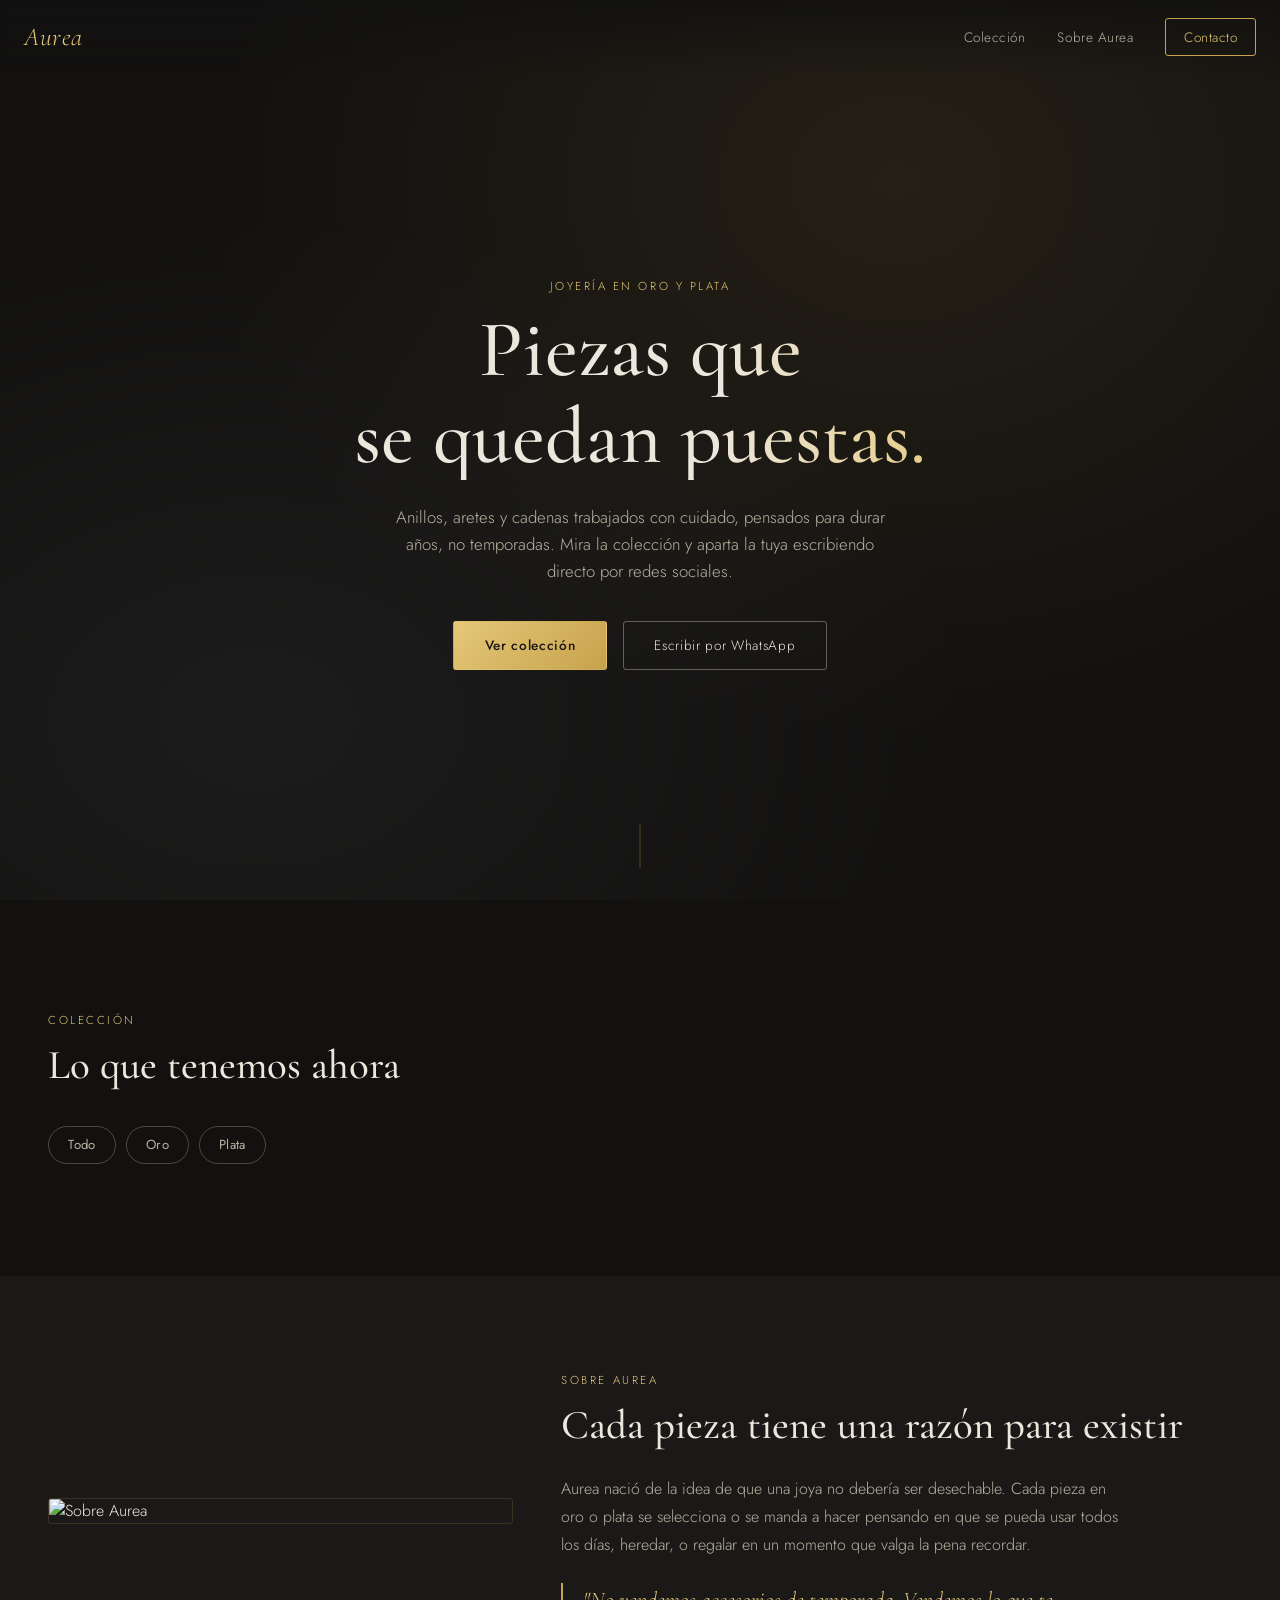
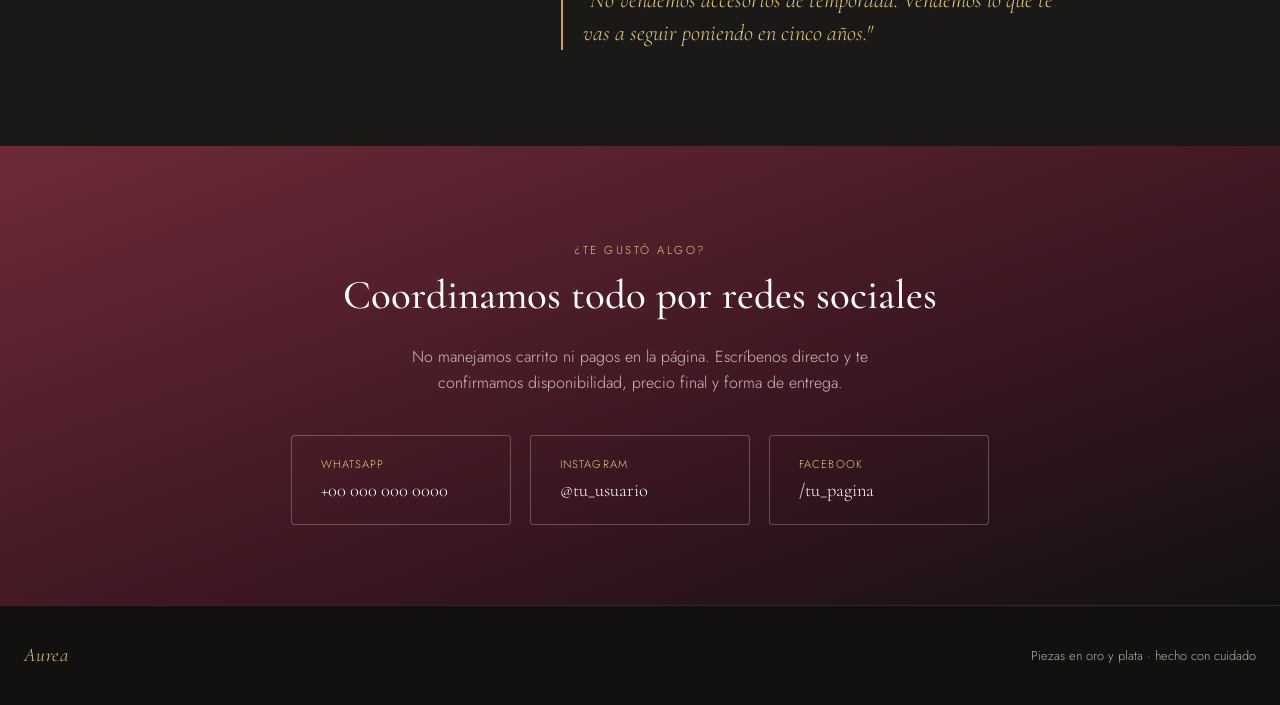
==== joyeria/index.html @ a1d65bf2 "Add files via upload" ====
<!DOCTYPE html>
<html lang="es">
<head>
<meta charset="UTF-8">
<meta name="viewport" content="width=device-width, initial-scale=1.0">
<title>Aurea — Joyería en oro y plata</title>
<meta name="description" content="Piezas en oro y plata trabajadas con cuidado. Mira la colección y escríbenos por redes sociales.">

<!-- Fonts -->
<link rel="preconnect" href="https://fonts.googleapis.com">
<link rel="preconnect" href="https://fonts.gstatic.com" crossorigin>
<link href="https://fonts.googleapis.com/css2?family=Cormorant+Garamond:ital,wght@0,400;0,500;0,600;1,500&family=Jost:wght@300;400;500;600&display=swap" rel="stylesheet">

<!-- Bootstrap -->
<link href="https://cdn.jsdelivr.net/npm/bootstrap@5.3.8/dist/css/bootstrap.min.css" rel="stylesheet">
<!-- Estilos propios -->
<link href="assets/css/style.css" rel="stylesheet">
</head>
<body>

<!-- ============ NAV ============ -->
<nav class="site-nav" x-data="{ open: false }">
  <div class="nav-inner">
    <a href="#top" class="wordmark">Aurea</a>

    <button class="nav-toggle" @click="open = !open" :aria-expanded="open" aria-label="Abrir menú">
      <span></span><span></span><span></span>
    </button>

    <div class="nav-links" :class="{ 'is-open': open }">
      <a href="#coleccion" @click="open = false">Colección</a>
      <a href="#sobre" @click="open = false">Sobre Aurea</a>
      <a href="#contacto" @click="open = false" class="nav-cta">Contacto</a>
    </div>
  </div>
</nav>

<!-- ============ HERO ============ -->
<header id="top" class="hero">
  <div class="hero-inner">
    <p class="eyebrow" data-anim="eyebrow">Joyería en oro y plata</p>
    <h1 class="hero-title" data-anim="title">
      <span class="line">Piezas que</span>
      <span class="line">se quedan puestas.</span>
    </h1>
    <p class="hero-sub" data-anim="sub">
      Anillos, aretes y cadenas trabajados con cuidado, pensados para durar años, no temporadas.
      Mira la colección y aparta la tuya escribiendo directo por redes sociales.
    </p>
    <div class="hero-actions" data-anim="actions">
      <a href="#coleccion" class="btn-plate btn-plate--gold">Ver colección</a>
      <a href="https://wa.me/00000000000?text=Hola%2C%20vi%20tu%20cat%C3%A1logo%20y%20me%20interesa%20una%20pieza"
         target="_blank" rel="noopener" class="btn-plate btn-plate--outline">Escribir por WhatsApp</a>
    </div>
  </div>
  <div class="hero-scroll" aria-hidden="true"><span></span></div>
</header>

<!-- ============ COLECCIÓN ============ -->
<section id="coleccion" class="catalog" x-data="catalog()">
  <div class="container-fluid px-4 px-md-5">

    <div class="section-head">
      <p class="eyebrow">Colección</p>
      <h2 class="section-title">Lo que tenemos ahora</h2>
    </div>

    <div class="filter-row" role="tablist" aria-label="Filtrar por material">
      <button class="filter-chip" :class="{ active: filter === 'todo' }" @click="filter = 'todo'">Todo</button>
      <button class="filter-chip" :class="{ active: filter === 'oro' }" @click="filter = 'oro'">Oro</button>
      <button class="filter-chip" :class="{ active: filter === 'plata' }" @click="filter = 'plata'">Plata</button>
    </div>

    <div class="row g-4 product-grid">
      <template x-for="product in filtered()" :key="product.id">
        <div class="col-12 col-sm-6 col-lg-4 col-xl-3 reveal-item">
          <article class="product-card" @click="openProduct(product)" @mousemove="shine($event)" tabindex="0"
                    @keydown.enter="openProduct(product)">
            <span class="card-shine" aria-hidden="true"></span>
            <div class="product-photo">
              <img :src="product.img" :alt="product.name" loading="lazy">
              <span class="material-tag" x-text="product.material"></span>
            </div>
            <div class="product-info">
              <h3 x-text="product.name"></h3>
              <p class="product-price" x-text="product.price"></p>
            </div>
          </article>
        </div>
      </template>
    </div>

    <!-- Modal detalle de producto -->
    <div class="product-modal" x-show="selected" x-cloak @click.self="selected = null"
         x-transition.opacity>
      <div class="product-modal-panel" x-show="selected" x-transition>
        <button class="modal-close" @click="selected = null" aria-label="Cerrar">&times;</button>
        <template x-if="selected">
          <div class="row g-0">
            <div class="col-12 col-md-6">
              <img :src="selected.img" :alt="selected.name" class="modal-img">
            </div>
            <div class="col-12 col-md-6 modal-body">
              <span class="material-tag" x-text="selected.material"></span>
              <h3 x-text="selected.name"></h3>
              <p class="modal-desc" x-text="selected.desc"></p>
              <p class="product-price" x-text="selected.price"></p>
              <a class="btn-plate btn-plate--gold w-100"
                 :href="'https://wa.me/00000000000?text=Hola%2C%20me%20interesa%20' + encodeURIComponent(selected.name)"
                 target="_blank" rel="noopener">Preguntar por esta pieza</a>
            </div>
          </div>
        </template>
      </div>
    </div>

  </div>
</section>

<!-- ============ SOBRE AUREA ============ -->
<section id="sobre" class="about">
  <div class="container-fluid px-4 px-md-5">
    <div class="row g-5 align-items-center">
      <div class="col-12 col-lg-5 reveal-item">
        <div class="about-frame">
          <img src="https://placehold.co/700x820/1b1917/c7a24c?text=Foto+de+la+marca" alt="Sobre Aurea" loading="lazy">
        </div>
      </div>
      <div class="col-12 col-lg-7 reveal-item">
        <p class="eyebrow">Sobre Aurea</p>
        <h2 class="section-title">Cada pieza tiene una razón para existir</h2>
        <p class="about-text">
          Aurea nació de la idea de que una joya no debería ser desechable. Cada pieza en oro o plata
          se selecciona o se manda a hacer pensando en que se pueda usar todos los días, heredar,
          o regalar en un momento que valga la pena recordar.
        </p>
        <blockquote class="pull-quote">
          "No vendemos accesorios de temporada. Vendemos lo que te vas a seguir poniendo en cinco años."
        </blockquote>
      </div>
    </div>
  </div>
</section>

<!-- ============ CONTACTO ============ -->
<section id="contacto" class="contact">
  <div class="container-fluid px-4 px-md-5">
    <p class="eyebrow eyebrow--light">¿Te gustó algo?</p>
    <h2 class="section-title section-title--light">Coordinamos todo por redes sociales</h2>
    <p class="contact-sub">
      No manejamos carrito ni pagos en la página. Escríbenos directo y te confirmamos disponibilidad,
      precio final y forma de entrega.
    </p>

    <div class="contact-plates">
      <a href="https://wa.me/00000000000" target="_blank" rel="noopener" class="contact-plate">
        <span class="contact-plate__label">WhatsApp</span>
        <span class="contact-plate__value">+00 000 000 0000</span>
      </a>
      <a href="https://instagram.com/tu_usuario" target="_blank" rel="noopener" class="contact-plate">
        <span class="contact-plate__label">Instagram</span>
        <span class="contact-plate__value">@tu_usuario</span>
      </a>
      <a href="https://facebook.com/tu_pagina" target="_blank" rel="noopener" class="contact-plate">
        <span class="contact-plate__label">Facebook</span>
        <span class="contact-plate__value">/tu_pagina</span>
      </a>
    </div>
  </div>
</section>

<footer class="site-footer">
  <span class="wordmark wordmark--small">Aurea</span>
  <span class="footer-note">Piezas en oro y plata · hecho con cuidado</span>
</footer>

<!-- ============ SCRIPTS ============ -->
<script src="https://cdn.jsdelivr.net/npm/bootstrap@5.3.8/dist/js/bootstrap.bundle.min.js"></script>
<script src="https://cdnjs.cloudflare.com/ajax/libs/animejs/3.2.1/anime.min.js"></script>
<script src="assets/js/app.js"></script>
<script defer src="https://cdn.jsdelivr.net/npm/alpinejs@3.x.x/dist/cdn.min.js"></script>
</body>
</html>
---- joyeria/assets/css/style.css ----
/* ==========================================================
   Design tokens
   ========================================================== */
:root{
  --bg:            #121110;
  --bg-soft:       #1b1917;
  --bg-card:       #1f1c19;
  --ink:           #ECE7DC;
  --ink-dim:       #b9b2a2;
  --gold:          #c7a24c;
  --gold-soft:     #e4c878;
  --silver:        #c6cbd1;
  --wine:          #6e2a38;
  --wine-soft:     #8a3a4a;

  --font-display:  'Cormorant Garamond', Georgia, serif;
  --font-body:     'Jost', 'Segoe UI', sans-serif;

  --radius-card:   3px;
  --edge:          1px solid rgba(199,162,76,0.18);
}

[x-cloak]{ display:none !important; }

*{ box-sizing:border-box; }

html{ scroll-behavior:smooth; }

body{
  background:var(--bg);
  color:var(--ink);
  font-family:var(--font-body);
  font-weight:300;
  margin:0;
  overflow-x:hidden;
}

a{ color:inherit; text-decoration:none; }

img{ max-width:100%; display:block; }

.eyebrow{
  font-family:var(--font-body);
  text-transform:uppercase;
  letter-spacing:0.22em;
  font-size:0.72rem;
  color:var(--gold-soft);
  margin-bottom:0.75rem;
}
.eyebrow--light{ color:var(--gold-soft); }

.section-title{
  font-family:var(--font-display);
  font-weight:500;
  font-size:clamp(1.9rem, 3.2vw, 2.8rem);
  color:var(--ink);
  margin-bottom:1.5rem;
}
.section-title--light{ color:#fff; }

.section-head{ margin-bottom:2.25rem; }

/* focus visibility for keyboard users */
a:focus-visible,
button:focus-visible,
.product-card:focus-visible{
  outline:2px solid var(--gold-soft);
  outline-offset:3px;
}

@media (prefers-reduced-motion: reduce){
  *{ animation:none !important; transition:none !important; }
}

/* ==========================================================
   Nav
   ========================================================== */
.site-nav{
  position:fixed;
  top:0; left:0; right:0;
  z-index:100;
  background:linear-gradient(to bottom, rgba(18,17,16,0.85), rgba(18,17,16,0));
  backdrop-filter:blur(2px);
}
.nav-inner{
  max-width:1400px;
  margin:0 auto;
  padding:1.1rem 1.5rem;
  display:flex;
  align-items:center;
  justify-content:space-between;
}
.wordmark{
  font-family:var(--font-display);
  font-style:italic;
  font-size:1.6rem;
  letter-spacing:0.02em;
  color:var(--gold-soft);
}
.wordmark--small{ font-size:1.2rem; }

.nav-links{
  display:flex;
  align-items:center;
  gap:2rem;
  font-size:0.85rem;
  letter-spacing:0.04em;
}
.nav-links a{ color:var(--ink-dim); transition:color .2s; }
.nav-links a:hover{ color:var(--gold-soft); }
.nav-cta{
  border:1px solid var(--gold);
  padding:0.5rem 1.1rem;
  border-radius:var(--radius-card);
  color:var(--gold-soft) !important;
}

.nav-toggle{
  display:none;
  flex-direction:column;
  gap:5px;
  background:none;
  border:none;
  padding:6px;
  cursor:pointer;
}
.nav-toggle span{
  width:22px; height:1px; background:var(--ink);
}

@media (max-width: 767px){
  .nav-toggle{ display:flex; }
  .nav-links{
    position:absolute;
    top:100%; left:0; right:0;
    flex-direction:column;
    align-items:flex-start;
    gap:1.1rem;
    background:var(--bg-soft);
    padding:1.5rem;
    border-top:var(--edge);
    display:none;
  }
  .nav-links.is-open{ display:flex; }
}

/* ==========================================================
   Hero
   ========================================================== */
.hero{
  min-height:100vh;
  display:flex;
  align-items:center;
  justify-content:center;
  position:relative;
  padding:7rem 1.5rem 4rem;
  background:
    radial-gradient(ellipse at 70% 20%, rgba(199,162,76,0.10), transparent 55%),
    radial-gradient(ellipse at 20% 80%, rgba(198,203,209,0.06), transparent 50%),
    var(--bg);
  text-align:center;
}
.hero-inner{ max-width:820px; }

.hero-title{
  font-family:var(--font-display);
  font-weight:500;
  font-size:clamp(2.6rem, 7vw, 5rem);
  line-height:1.08;
  margin:0 0 1.5rem;
  background:linear-gradient(100deg, var(--ink) 30%, var(--gold-soft) 50%, var(--ink) 70%);
  background-size:220% 100%;
  -webkit-background-clip:text;
  background-clip:text;
  color:transparent;
}
.hero-title .line{ display:block; }

.hero-sub{
  color:var(--ink-dim);
  font-size:1.05rem;
  max-width:520px;
  margin:0 auto 2.25rem;
  line-height:1.6;
}

.hero-actions{
  display:flex;
  gap:1rem;
  justify-content:center;
  flex-wrap:wrap;
}

.hero-scroll{
  position:absolute;
  bottom:2rem; left:50%;
  transform:translateX(-50%);
  width:1px; height:44px;
  background:rgba(199,162,76,0.35);
  overflow:hidden;
}
.hero-scroll span{
  position:absolute;
  top:-44px; left:0;
  width:1px; height:44px;
  background:var(--gold-soft);
  animation:scrollDrip 2.2s ease-in-out infinite;
}
@keyframes scrollDrip{
  0%{ top:-44px; }
  60%{ top:44px; }
  100%{ top:44px; }
}

/* ==========================================================
   Buttons ("plates")
   ========================================================== */
.btn-plate{
  display:inline-flex;
  align-items:center;
  justify-content:center;
  padding:0.85rem 1.9rem;
  font-size:0.85rem;
  letter-spacing:0.05em;
  border-radius:var(--radius-card);
  border:1px solid transparent;
  transition:transform .25s ease, box-shadow .25s ease, background .25s ease;
}
.btn-plate--gold{
  background:linear-gradient(135deg, var(--gold-soft), var(--gold));
  color:#1b1611;
  font-weight:500;
}
.btn-plate--gold:hover{
  transform:translateY(-2px);
  box-shadow:0 10px 24px -8px rgba(199,162,76,0.55);
}
.btn-plate--outline{
  border-color:rgba(236,231,220,0.35);
  color:var(--ink);
}
.btn-plate--outline:hover{
  border-color:var(--gold-soft);
  color:var(--gold-soft);
}

/* ==========================================================
   Catalog
   ========================================================== */
.catalog{ padding:7rem 0 6rem; }

.filter-row{
  display:flex;
  gap:0.6rem;
  margin-bottom:2.5rem;
  flex-wrap:wrap;
}
.filter-chip{
  background:transparent;
  border:1px solid rgba(236,231,220,0.25);
  color:var(--ink-dim);
  padding:0.5rem 1.2rem;
  border-radius:999px;
  font-size:0.82rem;
  letter-spacing:0.03em;
  cursor:pointer;
  transition:all .2s ease;
}
.filter-chip:hover{ border-color:var(--gold-soft); color:var(--ink); }
.filter-chip.active{
  background:var(--gold-soft);
  border-color:var(--gold-soft);
  color:#1b1611;
}

.product-card{
  position:relative;
  background:var(--bg-card);
  border:var(--edge);
  border-radius:var(--radius-card);
  overflow:hidden;
  cursor:pointer;
  height:100%;
  transition:transform .3s ease, border-color .3s ease;
}
.product-card:hover{
  transform:translateY(-4px);
  border-color:rgba(199,162,76,0.45);
}

.card-shine{
  position:absolute;
  inset:0;
  pointer-events:none;
  background:radial-gradient(circle 180px at var(--mx,50%) var(--my,50%), rgba(255,255,255,0.10), transparent 60%);
  opacity:0;
  transition:opacity .25s ease;
  z-index:2;
}
.product-card:hover .card-shine{ opacity:1; }

.product-photo{
  position:relative;
  aspect-ratio:4/5;
  overflow:hidden;
  background:var(--bg-soft);
}
.product-photo img{
  width:100%; height:100%;
  object-fit:cover;
}
.material-tag{
  position:absolute;
  top:0.8rem; left:0.8rem;
  background:rgba(18,17,16,0.75);
  color:var(--gold-soft);
  font-size:0.68rem;
  letter-spacing:0.08em;
  text-transform:uppercase;
  padding:0.3rem 0.7rem;
  border-radius:999px;
}
.product-info{ padding:1.1rem 1.2rem 1.3rem; }
.product-info h3{
  font-family:var(--font-display);
  font-size:1.15rem;
  font-weight:500;
  margin:0 0 0.3rem;
}
.product-price{
  color:var(--ink-dim);
  font-size:0.9rem;
  margin:0;
}

/* ==========================================================
   Product modal
   ========================================================== */
.product-modal{
  position:fixed;
  inset:0;
  z-index:200;
  background:rgba(10,9,8,0.82);
  display:flex;
  align-items:center;
  justify-content:center;
  padding:1.5rem;
}
.product-modal-panel{
  position:relative;
  background:var(--bg-card);
  border:var(--edge);
  border-radius:var(--radius-card);
  max-width:820px;
  width:100%;
  max-height:88vh;
  overflow:auto;
}
.modal-img{ width:100%; height:100%; object-fit:cover; min-height:280px; }
.modal-body{ padding:2rem; }
.modal-body h3{
  font-family:var(--font-display);
  font-size:1.6rem;
  margin:0.6rem 0 0.8rem;
}
.modal-desc{ color:var(--ink-dim); line-height:1.6; margin-bottom:1rem; }
.modal-close{
  position:absolute;
  top:0.8rem; right:0.8rem;
  background:rgba(18,17,16,0.6);
  border:none;
  color:var(--ink);
  width:36px; height:36px;
  border-radius:50%;
  font-size:1.4rem;
  line-height:1;
  cursor:pointer;
  z-index:3;
}

/* ==========================================================
   About
   ========================================================== */
.about{ padding:6rem 0; background:var(--bg-soft); }
.about-frame{
  border:var(--edge);
  border-radius:var(--radius-card);
  overflow:hidden;
}
.about-text{ color:var(--ink-dim); line-height:1.75; margin-bottom:1.5rem; max-width:560px; }
.pull-quote{
  font-family:var(--font-display);
  font-style:italic;
  font-size:1.4rem;
  color:var(--gold-soft);
  border-left:2px solid var(--gold);
  padding-left:1.2rem;
  margin:0;
  max-width:520px;
}

/* ==========================================================
   Contact
   ========================================================== */
.contact{
  padding:6rem 0 5rem;
  background:linear-gradient(160deg, var(--wine) 0%, #3a1620 60%, var(--bg) 100%);
  text-align:center;
}
.contact-sub{
  color:rgba(236,231,220,0.8);
  max-width:520px;
  margin:0 auto 2.5rem;
  line-height:1.6;
}
.contact-plates{
  display:flex;
  gap:1.2rem;
  justify-content:center;
  flex-wrap:wrap;
}
.contact-plate{
  display:flex;
  flex-direction:column;
  align-items:flex-start;
  gap:0.3rem;
  padding:1.2rem 1.8rem;
  border:1px solid rgba(236,231,220,0.28);
  border-radius:var(--radius-card);
  min-width:220px;
  transition:transform .25s ease, border-color .25s ease, background .25s ease;
}
.contact-plate:hover{
  transform:translateY(-3px);
  border-color:var(--gold-soft);
  background:rgba(236,231,220,0.06);
}
.contact-plate__label{
  text-transform:uppercase;
  letter-spacing:0.1em;
  font-size:0.7rem;
  color:var(--gold-soft);
}
.contact-plate__value{
  font-family:var(--font-display);
  font-size:1.15rem;
  color:#fff;
}

/* ==========================================================
   Footer
   ========================================================== */
.site-footer{
  padding:2.2rem 1.5rem;
  display:flex;
  align-items:center;
  justify-content:space-between;
  flex-wrap:wrap;
  gap:0.8rem;
  border-top:var(--edge);
  color:var(--ink-dim);
  font-size:0.8rem;
}

/* ==========================================================
   Scroll reveal (paired with anime.js)
   ========================================================== */
.reveal-item{
  opacity:0;
  transform:translateY(24px);
}
.reveal-item.is-visible{
  opacity:1;
  transform:none;
}
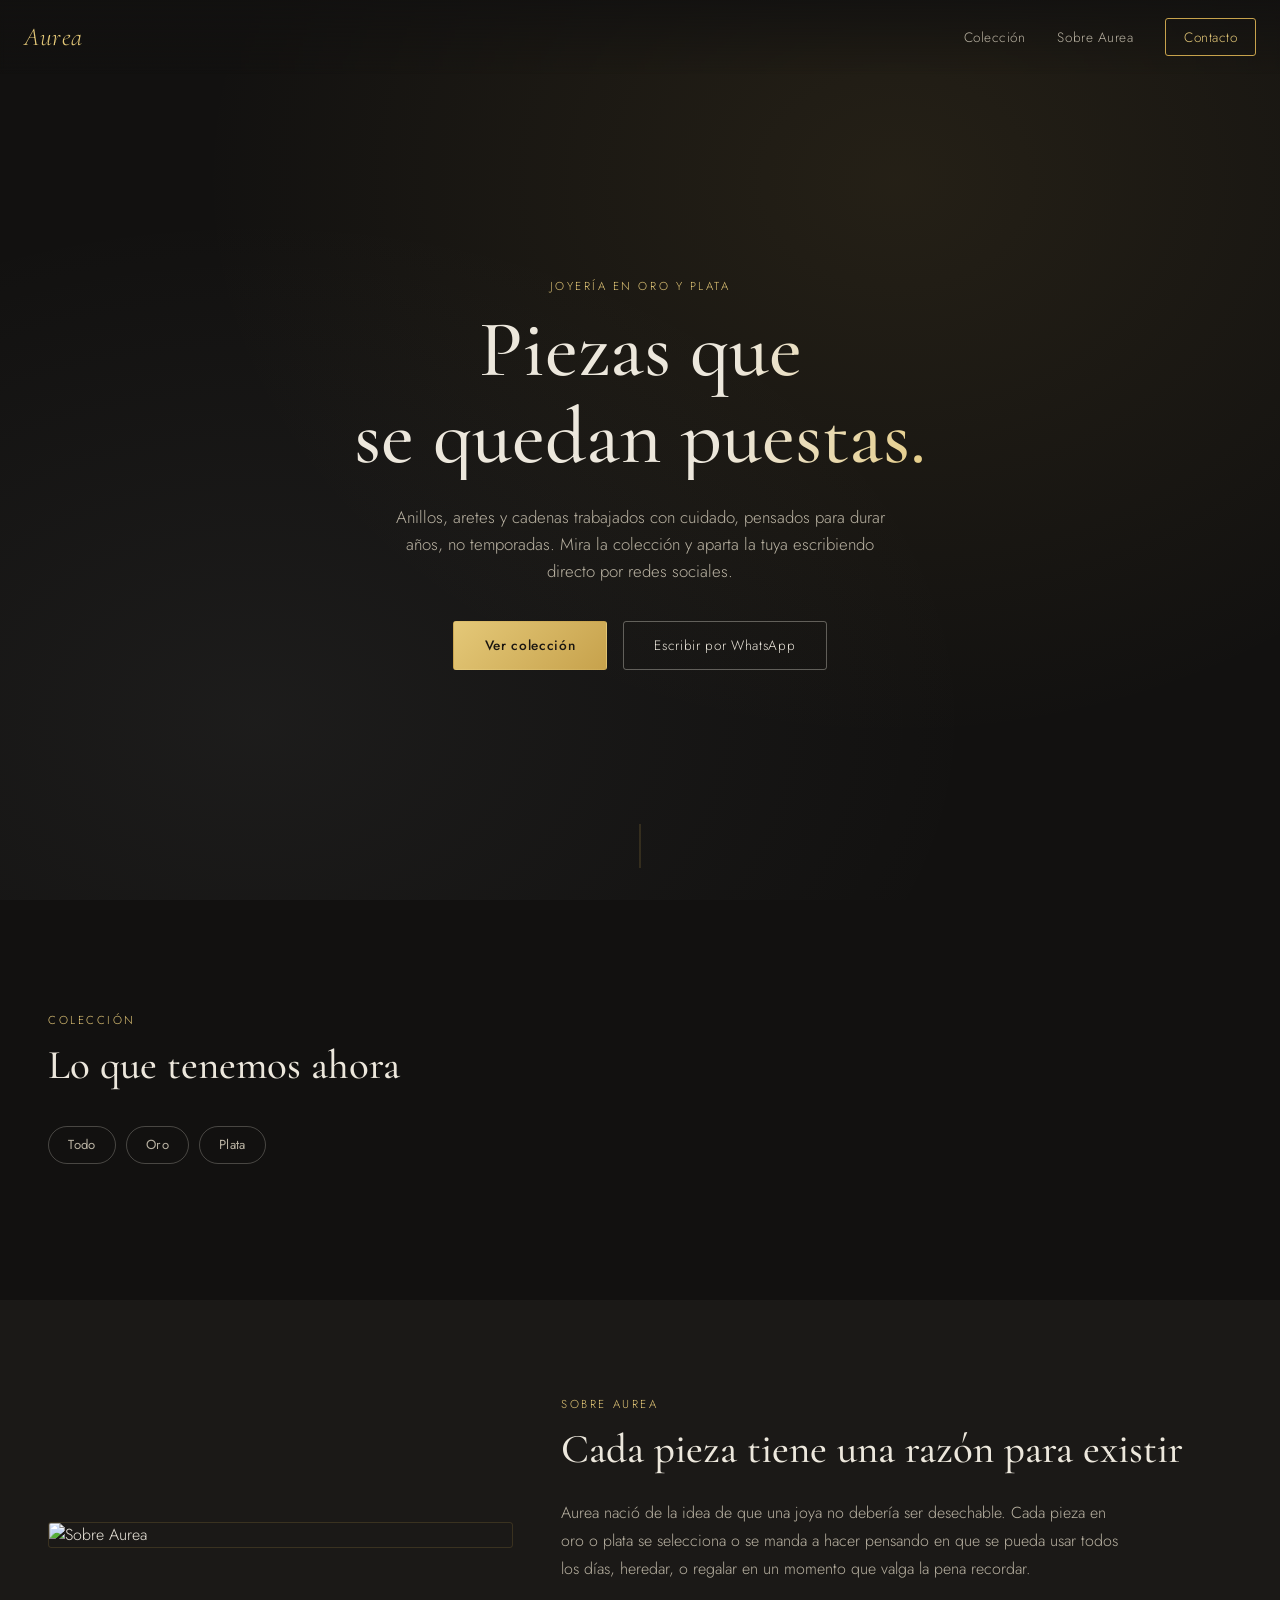
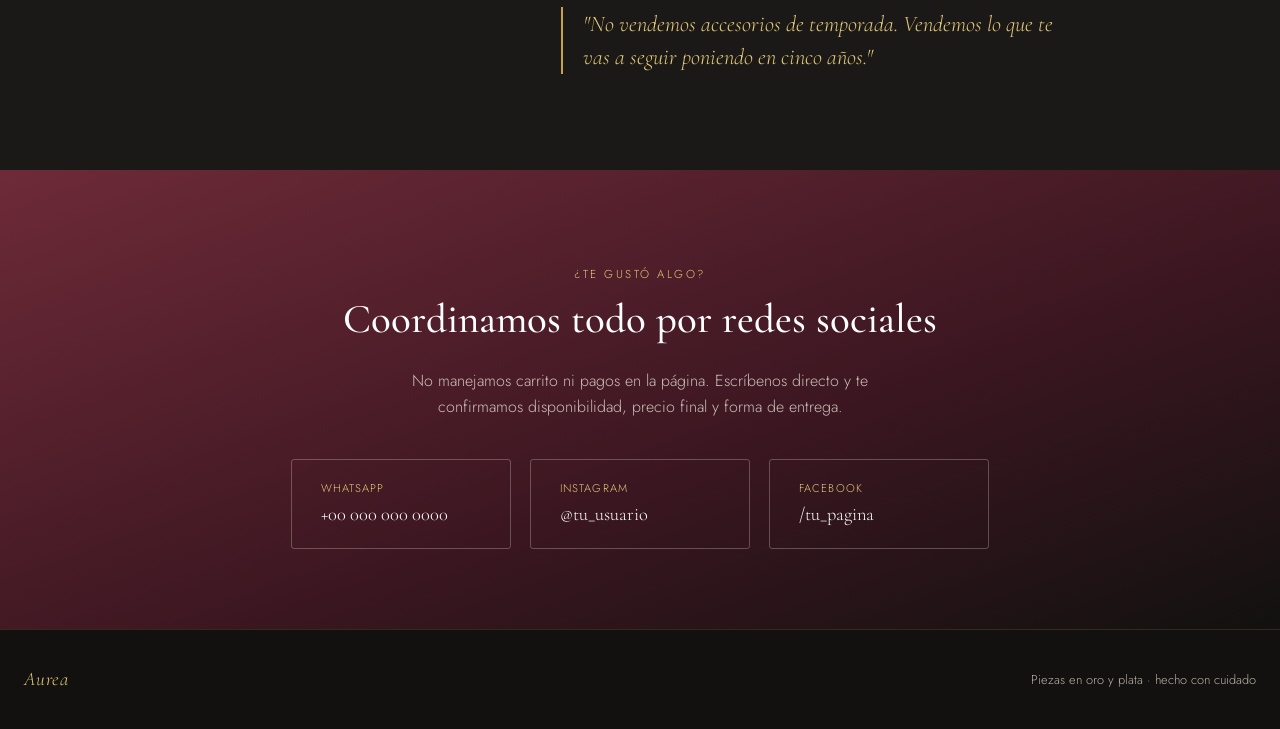
==== commit 38c62b54: "Update index.html actualization de index" ====
--- a/joyeria/index.html
+++ b/joyeria/index.html
@@ -12,7 +12,8 @@
 <link href="https://fonts.googleapis.com/css2?family=Cormorant+Garamond:ital,wght@0,400;0,500;0,600;1,500&family=Jost:wght@300;400;500;600&display=swap" rel="stylesheet">
 
 <!-- Bootstrap -->
-<link href="https://cdn.jsdelivr.net/npm/bootstrap@5.3.8/dist/css/bootstrap.min.css" rel="stylesheet">
+<link href="https://cdn.jsdelivr.net/npm/bootstrap@5.3.3/dist/css/bootstrap.min.css" rel="stylesheet">
+
 <!-- Estilos propios -->
 <link href="assets/css/style.css" rel="stylesheet">
 </head>
@@ -71,9 +72,14 @@
       <button class="filter-chip" :class="{ active: filter === 'plata' }" @click="filter = 'plata'">Plata</button>
     </div>
 
-    <div class="row g-4 product-grid">
+    <p class="catalog-status" x-show="loading" x-cloak>Cargando colección…</p>
+    <p class="catalog-status" x-show="!loading && loadError" x-cloak>
+      No se pudo cargar el catálogo. Intenta recargar la página.
+    </p>
+
+    <div class="row g-4 product-grid" x-show="!loading && !loadError" x-cloak>
       <template x-for="product in filtered()" :key="product.id">
-        <div class="col-12 col-sm-6 col-lg-4 col-xl-3 reveal-item">
+        <div class="col-12 col-sm-6 col-lg-4 col-xl-3" x-transition>
           <article class="product-card" @click="openProduct(product)" @mousemove="shine($event)" tabindex="0"
                     @keydown.enter="openProduct(product)">
             <span class="card-shine" aria-hidden="true"></span>
@@ -175,8 +181,8 @@
 </footer>
 
 <!-- ============ SCRIPTS ============ -->
-<script src="https://cdn.jsdelivr.net/npm/bootstrap@5.3.8/dist/js/bootstrap.bundle.min.js"></script>
-<script src="https://cdnjs.cloudflare.com/ajax/libs/animejs/3.2.1/anime.min.js"></script>
+<script src="https://cdn.jsdelivr.net/npm/bootstrap@5.3.3/dist/js/bootstrap.bundle.min.js"></script>
+<script src="https://cdn.jsdelivr.net/npm/animejs/dist/bundles/anime.umd.min.js"></script>
 <script src="assets/js/app.js"></script>
 <script defer src="https://cdn.jsdelivr.net/npm/alpinejs@3.x.x/dist/cdn.min.js"></script>
 </body>
